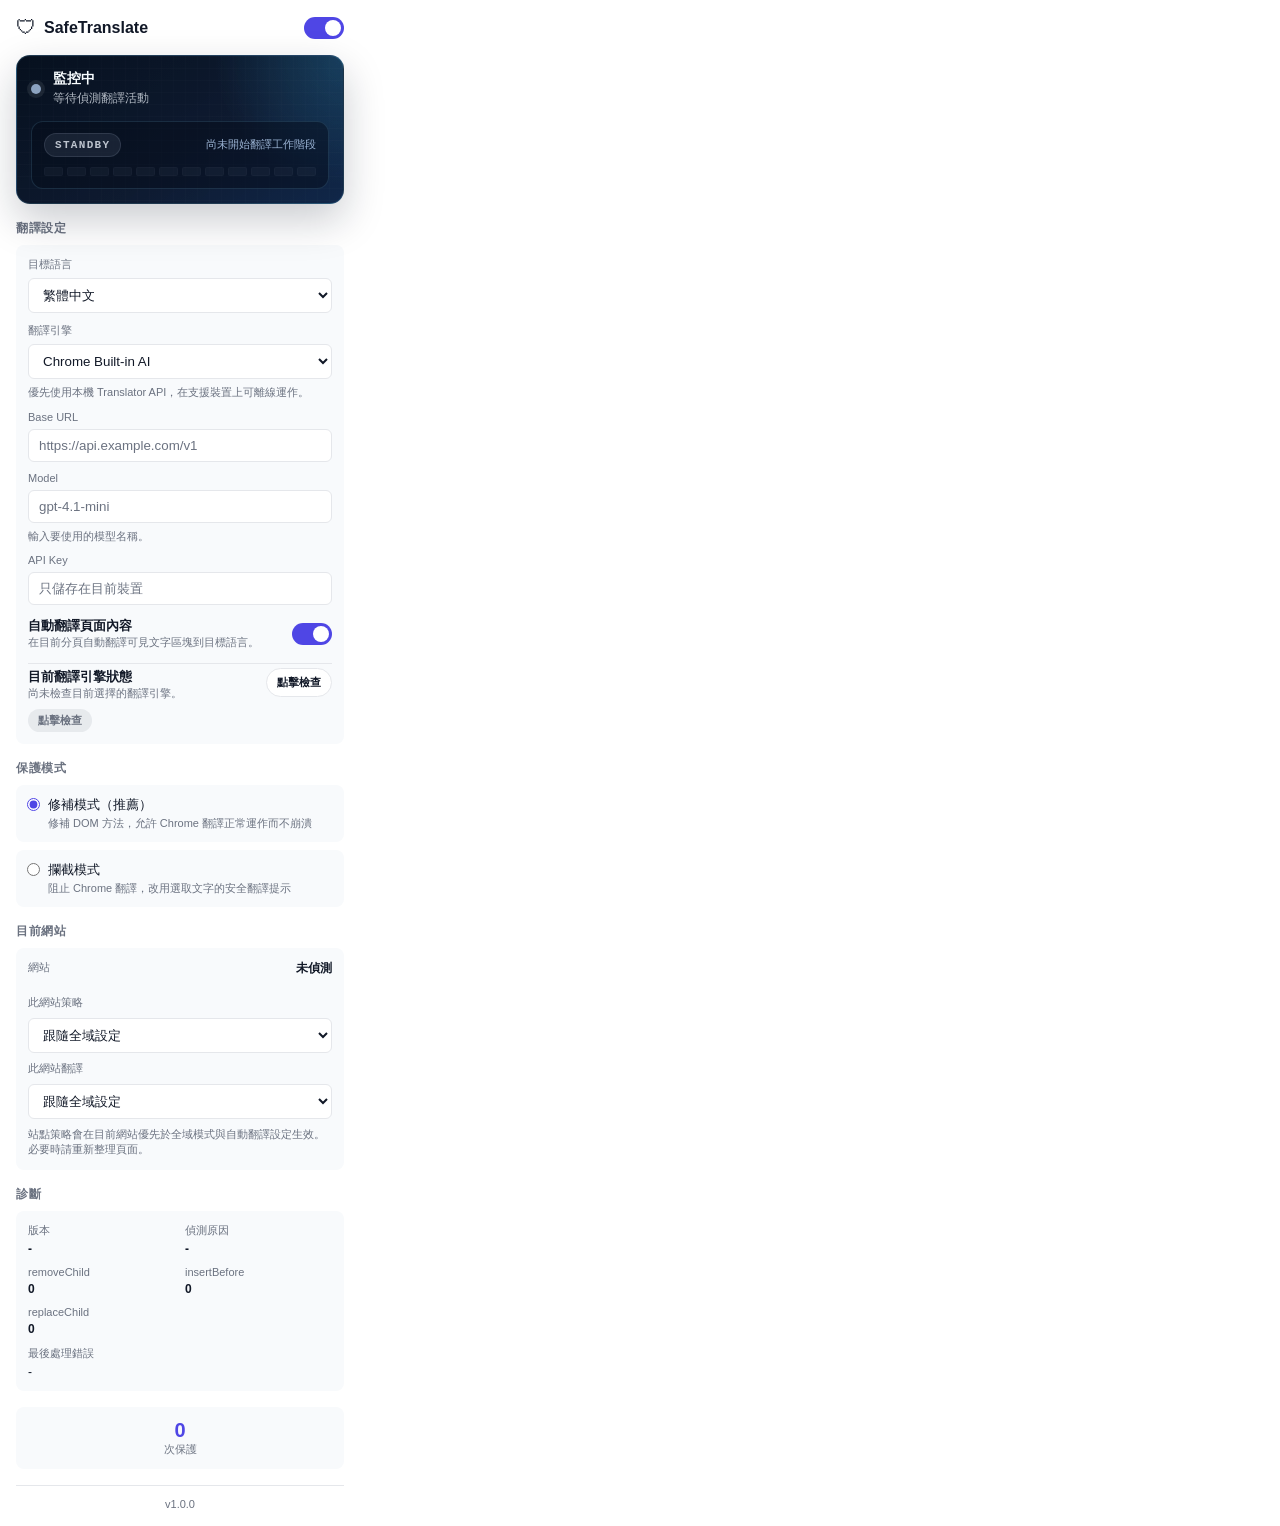
==== src/popup/popup.html @ 240dc587 "feat: 增加翻譯活動狀態管理，優化狀態顯示與加載動畫" ====
<!DOCTYPE html>
<html lang="zh-TW">
<head>
  <meta charset="UTF-8">
  <meta name="viewport" content="width=360, initial-scale=1">
  <link rel="stylesheet" href="popup.css">
</head>
<body>
  <div class="container">
    <!-- Header -->
    <header class="header">
      <div class="logo">
        <span class="logo-icon">🛡</span>
        <h1>SafeTranslate</h1>
      </div>
      <label class="toggle" aria-label="啟用/停用">
        <input type="checkbox" id="globalToggle" checked>
        <span class="toggle-slider"></span>
      </label>
    </header>

    <!-- Status -->
    <div class="status-card" id="statusCard">
      <div class="status-overview">
        <div class="status-indicator idle" id="statusIndicator"></div>
        <div class="status-text">
          <span id="statusLabel">監控中</span>
          <span class="status-detail" id="statusDetail">等待偵測翻譯活動</span>
        </div>
      </div>
      <div class="status-live-panel">
        <div class="activity-head">
          <span class="activity-chip idle" id="activityChip">STANDBY</span>
          <span class="activity-meta" id="activityMeta">尚未開始翻譯工作階段</span>
        </div>
        <div class="activity-grid" aria-hidden="true">
          <span style="--cell-index:0"></span>
          <span style="--cell-index:1"></span>
          <span style="--cell-index:2"></span>
          <span style="--cell-index:3"></span>
          <span style="--cell-index:4"></span>
          <span style="--cell-index:5"></span>
          <span style="--cell-index:6"></span>
          <span style="--cell-index:7"></span>
          <span style="--cell-index:8"></span>
          <span style="--cell-index:9"></span>
          <span style="--cell-index:10"></span>
          <span style="--cell-index:11"></span>
        </div>
      </div>
    </div>

    <section class="section">
      <h2>翻譯設定</h2>
      <div class="panel settings-panel">
        <div class="field-grid">
          <div class="field-group field-span-2">
            <label class="field-label" for="targetLanguageSelect">目標語言</label>
            <select id="targetLanguageSelect" class="select-field">
              <option value="zh-TW">繁體中文</option>
              <option value="en">English</option>
              <option value="ja">日本語</option>
              <option value="ko">한국어</option>
              <option value="fr">Français</option>
              <option value="de">Deutsch</option>
              <option value="es">Español</option>
              <option value="pt">Português</option>
              <option value="ru">Русский</option>
              <option value="it">Italiano</option>
              <option value="th">ไทย</option>
              <option value="vi">Tiếng Việt</option>
            </select>
          </div>
          <div class="field-group field-span-2">
            <label class="field-label" for="providerSelect">翻譯引擎</label>
            <select id="providerSelect" class="select-field">
              <option value="builtIn">Chrome Built-in AI</option>
              <option value="googleTranslate">Google Translate</option>
              <option value="openRouter">OpenRouter</option>
              <option value="openaiCompatible">OpenAI Compatible API</option>
              <option value="ollama">Ollama</option>
            </select>
            <p class="field-hint" id="providerHint">優先使用本機 Translator API，在支援裝置上可離線運作。</p>
          </div>
          <div class="field-group field-span-2 provider-field" id="providerBaseGroup">
            <label class="field-label" for="providerBaseUrlInput">Base URL</label>
            <input id="providerBaseUrlInput" class="text-field" type="url" placeholder="https://api.example.com/v1">
          </div>
          <div class="field-group field-span-2 provider-field" id="providerModelGroup">
            <label class="field-label" for="providerModelInput">Model</label>
            <input id="providerModelInput" class="text-field" type="text" placeholder="gpt-4.1-mini">
            <select id="providerModelSelect" class="select-field" hidden>
              <option value="">載入模型清單中...</option>
            </select>
            <p class="field-hint" id="providerModelHint">輸入要使用的模型名稱。</p>
          </div>
          <div class="field-group field-span-2 provider-field" id="providerApiKeyGroup">
            <label class="field-label" for="providerApiKeyInput">API Key</label>
            <input id="providerApiKeyInput" class="text-field" type="password" placeholder="只儲存在目前裝置">
          </div>
        </div>
        <div class="switch-row">
          <div>
            <span class="switch-label">自動翻譯頁面內容</span>
            <p class="field-hint">在目前分頁自動翻譯可見文字區塊到目標語言。</p>
          </div>
          <label class="toggle toggle-compact" aria-label="自動翻譯頁面內容">
            <input type="checkbox" id="autoTranslateToggle" checked>
            <span class="toggle-slider"></span>
          </label>
        </div>
        <div class="provider-status" id="builtInStatusCard">
          <div class="provider-status-head">
            <div>
              <span class="switch-label" id="providerStatusTitle">目前翻譯引擎狀態</span>
              <p class="field-hint" id="builtInStatusDetail">尚未檢查目前選擇的翻譯引擎。</p>
            </div>
            <button type="button" class="secondary-button" id="builtInCheckButton">點擊檢查</button>
          </div>
          <div class="status-pill idle" id="builtInStatusLabel">點擊檢查</div>
        </div>
      </div>
    </section>

    <!-- Protection Mode -->
    <section class="section">
      <h2>保護模式</h2>
      <div class="radio-group">
        <label class="radio-option">
          <input type="radio" name="mode" value="patchOnly" checked>
          <div class="radio-content">
            <span class="radio-label">修補模式（推薦）</span>
            <span class="radio-desc">修補 DOM 方法，允許 Chrome 翻譯正常運作而不崩潰</span>
          </div>
        </label>
        <label class="radio-option">
          <input type="radio" name="mode" value="blockAndTooltip">
          <div class="radio-content">
            <span class="radio-label">攔截模式</span>
            <span class="radio-desc">阻止 Chrome 翻譯，改用選取文字的安全翻譯提示</span>
          </div>
        </label>
      </div>
    </section>

    <section class="section">
      <h2>目前網站</h2>
      <div class="panel site-panel">
        <div class="row-text">
          <span class="panel-label">網站</span>
          <span class="panel-value" id="siteHost">未偵測</span>
        </div>
        <label class="field-label" for="siteModeSelect">此網站策略</label>
        <select id="siteModeSelect" class="select-field">
          <option value="inherit">跟隨全域設定</option>
          <option value="patchOnly">強制修補模式</option>
          <option value="blockAndTooltip">強制攔截模式</option>
        </select>
        <label class="field-label" for="siteTranslationSelect">此網站翻譯</label>
        <select id="siteTranslationSelect" class="select-field">
          <option value="inherit">跟隨全域設定</option>
          <option value="always">總是翻譯此網站</option>
          <option value="never">絕不翻譯此網站</option>
        </select>
        <p class="field-hint">站點策略會在目前網站優先於全域模式與自動翻譯設定生效。必要時請重新整理頁面。</p>
      </div>
    </section>

    <section class="section">
      <h2>診斷</h2>
      <div class="panel diagnostics-grid">
        <div class="diag-item">
          <span class="diag-label">版本</span>
          <span class="diag-value" id="diagVersion">-</span>
        </div>
        <div class="diag-item">
          <span class="diag-label">偵測原因</span>
          <span class="diag-value" id="diagReason">-</span>
        </div>
        <div class="diag-item">
          <span class="diag-label">removeChild</span>
          <span class="diag-value" id="diagRemove">0</span>
        </div>
        <div class="diag-item">
          <span class="diag-label">insertBefore</span>
          <span class="diag-value" id="diagInsert">0</span>
        </div>
        <div class="diag-item">
          <span class="diag-label">replaceChild</span>
          <span class="diag-value" id="diagReplace">0</span>
        </div>
        <div class="diag-item diag-item-full">
          <span class="diag-label">最後處理錯誤</span>
          <span class="diag-value diag-value-wrap" id="diagLastError">-</span>
        </div>
      </div>
    </section>

    <!-- Stats -->
    <div class="section stats">
      <div class="stat">
        <span class="stat-value" id="protectionCount">0</span>
        <span class="stat-label">次保護</span>
      </div>
    </div>

    <!-- Footer -->
    <footer class="footer">
      <span id="footerVersion">v1.0.0</span>
    </footer>
  </div>

  <script src="../lib/constants.js"></script>
  <script src="../lib/site-config.js"></script>
  <script src="popup.js"></script>
</body>
</html>
---- src/popup/popup.css ----
/* ──────────────────────────────────────────────
   SafeTranslate — Popup Styles
   ────────────────────────────────────────────── */

:root {
  --primary: #4F46E5;
  --primary-light: #818CF8;
  --success: #10B981;
  --warning: #F59E0B;
  --danger: #EF4444;
  --bg: #FFFFFF;
  --bg-alt: #F8FAFC;
  --text: #111827;
  --text-muted: #6B7280;
  --border: #E5E7EB;
  --radius: 8px;
}

@media (prefers-color-scheme: dark) {
  :root {
    --bg: #111827;
    --bg-alt: #1F2937;
    --text: #F9FAFB;
    --text-muted: #9CA3AF;
    --border: #374151;
  }
}

* {
  margin: 0;
  padding: 0;
  box-sizing: border-box;
}

html,
body {
  width: 360px;
  min-width: 360px;
  max-width: 360px;
}

body {
  max-height: 600px;
  overflow-x: hidden;
  overflow-y: auto;
  font-family: "Segoe UI", "Noto Sans TC", sans-serif;
  background: var(--bg);
  color: var(--text);
}

.container {
  width: 100%;
  padding: 16px;
}

.header {
  display: flex;
  align-items: center;
  justify-content: space-between;
  margin-bottom: 16px;
}

.logo {
  display: flex;
  align-items: center;
  gap: 8px;
  min-width: 0;
}

.logo-icon {
  font-size: 20px;
}

.logo h1 {
  font-size: 16px;
  font-weight: 700;
}

.toggle {
  position: relative;
  display: inline-block;
  width: 40px;
  height: 22px;
  cursor: pointer;
  flex-shrink: 0;
}

.toggle input {
  opacity: 0;
  width: 0;
  height: 0;
}

.toggle-slider {
  position: absolute;
  inset: 0;
  background: var(--border);
  border-radius: 22px;
  transition: background 0.25s;
}

.toggle-slider::before {
  content: '';
  position: absolute;
  width: 16px;
  height: 16px;
  left: 3px;
  bottom: 3px;
  background: #fff;
  border-radius: 50%;
  transition: transform 0.25s;
}

.toggle input:checked + .toggle-slider {
  background: var(--primary);
}

.toggle input:checked + .toggle-slider::before {
  transform: translateX(18px);
}

.status-card {
  display: flex;
  flex-direction: column;
  gap: 14px;
  padding: 14px;
  margin-bottom: 16px;
  color: #E6F7FF;
  border-radius: 14px;
  border: 1px solid rgba(125, 211, 252, 0.18);
  background:
    radial-gradient(circle at top right, rgba(56, 189, 248, 0.22), transparent 36%),
    linear-gradient(145deg, #07111F 0%, #0F1B31 58%, #11284A 100%);
  box-shadow: 0 16px 40px rgba(15, 23, 42, 0.22);
  overflow: hidden;
  position: relative;
}

.status-card::after {
  content: '';
  position: absolute;
  inset: 0;
  background:
    linear-gradient(rgba(255, 255, 255, 0.05) 1px, transparent 1px),
    linear-gradient(90deg, rgba(255, 255, 255, 0.04) 1px, transparent 1px);
  background-size: 12px 12px;
  opacity: 0.26;
  pointer-events: none;
}

.status-overview {
  display: flex;
  align-items: center;
  gap: 12px;
  min-width: 0;
  position: relative;
  z-index: 1;
}

.status-live-panel {
  display: flex;
  flex-direction: column;
  gap: 10px;
  padding: 11px 12px 12px;
  border-radius: 12px;
  background: rgba(5, 12, 24, 0.46);
  border: 1px solid rgba(125, 211, 252, 0.14);
  min-width: 0;
  position: relative;
  z-index: 1;
}

.status-indicator {
  width: 10px;
  height: 10px;
  border-radius: 50%;
  flex-shrink: 0;
  box-shadow: 0 0 0 4px rgba(255, 255, 255, 0.08);
}

.status-indicator.idle {
  background: rgba(191, 219, 254, 0.72);
}

.status-indicator.ready {
  background: #38BDF8;
}

.status-indicator.active {
  background: #FACC15;
  animation: pulse 1.4s infinite;
}

.status-indicator.protecting {
  background: #34D399;
  animation: pulse 1.8s infinite;
}

.status-indicator.error {
  background: #F87171;
}

@keyframes pulse {
  0%,
  100% {
    opacity: 1;
  }
  50% {
    opacity: 0.4;
  }
}

.status-text {
  display: flex;
  flex-direction: column;
  min-width: 0;
}

#statusLabel {
  font-size: 14px;
  font-weight: 700;
  color: #F8FDFF;
}

.status-detail {
  margin-top: 2px;
  font-size: 12px;
  line-height: 1.45;
  color: rgba(226, 232, 240, 0.78);
}

.activity-head {
  display: flex;
  align-items: center;
  justify-content: space-between;
  gap: 12px;
}

.activity-chip {
  display: inline-flex;
  align-items: center;
  flex-shrink: 0;
  border-radius: 999px;
  padding: 5px 10px;
  font: 700 11px/1.1 Consolas, "SFMono-Regular", "Segoe UI Mono", monospace;
  letter-spacing: 0.12em;
  text-transform: uppercase;
  border: 1px solid transparent;
}

.activity-chip.idle {
  background: rgba(148, 163, 184, 0.12);
  color: rgba(226, 232, 240, 0.82);
  border-color: rgba(148, 163, 184, 0.18);
}

.activity-chip.busy {
  background: rgba(250, 204, 21, 0.14);
  color: #FDE68A;
  border-color: rgba(250, 204, 21, 0.3);
}

.activity-chip.cooldown {
  background: rgba(52, 211, 153, 0.14);
  color: #A7F3D0;
  border-color: rgba(52, 211, 153, 0.26);
}

.activity-meta {
  min-width: 0;
  font: 500 11px/1.4 Consolas, "SFMono-Regular", "Segoe UI Mono", monospace;
  color: rgba(191, 219, 254, 0.8);
  text-align: right;
  word-break: break-word;
}

.activity-grid {
  display: grid;
  grid-template-columns: repeat(12, minmax(0, 1fr));
  gap: 4px;
}

.activity-grid span {
  height: 9px;
  border-radius: 2px;
  background: rgba(148, 163, 184, 0.14);
  box-shadow: inset 0 0 0 1px rgba(148, 163, 184, 0.08);
  opacity: 0.45;
}

.status-card.is-busy .activity-grid span {
  animation: signalStep 1s steps(1) infinite;
  animation-delay: calc(var(--cell-index) * 80ms);
}

.status-card.is-cooldown .activity-grid span {
  background: linear-gradient(90deg, rgba(52, 211, 153, 0.5), rgba(186, 230, 253, 0.3));
  opacity: 0.82;
}

.status-card.is-idle .activity-grid span {
  background: rgba(148, 163, 184, 0.12);
}

@keyframes signalStep {
  0% {
    opacity: 0.16;
    transform: translateY(0);
    background: rgba(125, 211, 252, 0.2);
  }
  50% {
    opacity: 1;
    transform: translateY(-1px);
    background: linear-gradient(180deg, #ECFEFF 0%, #38BDF8 100%);
  }
  100% {
    opacity: 0.22;
    transform: translateY(0);
    background: rgba(125, 211, 252, 0.2);
  }
}

.section {
  margin-bottom: 16px;
}

.section h2 {
  margin-bottom: 8px;
  font-size: 12px;
  font-weight: 600;
  color: var(--text-muted);
  text-transform: uppercase;
  letter-spacing: 0.5px;
}

.panel {
  padding: 12px;
  background: var(--bg-alt);
  border-radius: var(--radius);
}

.row-text {
  display: flex;
  justify-content: space-between;
  gap: 12px;
  margin-bottom: 10px;
}

.panel-label,
.field-label,
.diag-label {
  font-size: 11px;
  color: var(--text-muted);
}

.panel-value,
.diag-value {
  font-size: 12px;
  font-weight: 600;
}

.site-panel {
  display: flex;
  flex-direction: column;
  gap: 8px;
}

.settings-panel {
  display: flex;
  flex-direction: column;
  gap: 12px;
}

.field-grid {
  display: grid;
  grid-template-columns: repeat(2, minmax(0, 1fr));
  gap: 10px;
}

.field-group {
  display: flex;
  flex-direction: column;
  gap: 6px;
  min-width: 0;
}

.field-span-2 {
  grid-column: 1 / -1;
}

.select-field,
.text-field {
  width: 100%;
  min-width: 0;
  padding: 8px 10px;
  border: 1px solid var(--border);
  border-radius: 6px;
  background: var(--bg);
  color: var(--text);
}

.text-field::placeholder {
  color: var(--text-muted);
}

.field-hint {
  font-size: 11px;
  color: var(--text-muted);
  line-height: 1.4;
}

.switch-row {
  display: flex;
  align-items: center;
  justify-content: space-between;
  gap: 12px;
}

.provider-status {
  display: flex;
  flex-direction: column;
  gap: 8px;
  padding-top: 4px;
  border-top: 1px solid var(--border);
}

.provider-status-head {
  display: flex;
  align-items: flex-start;
  justify-content: space-between;
  gap: 12px;
}

.secondary-button {
  border: 1px solid var(--border);
  background: var(--bg);
  color: var(--text);
  border-radius: 999px;
  padding: 6px 10px;
  font-size: 11px;
  font-weight: 600;
  cursor: pointer;
  white-space: nowrap;
}

.secondary-button:disabled {
  opacity: 0.6;
  cursor: default;
}

.status-pill {
  align-self: flex-start;
  border-radius: 999px;
  padding: 4px 10px;
  font-size: 11px;
  font-weight: 700;
}

.status-pill.idle {
  background: rgba(107, 114, 128, 0.12);
  color: var(--text-muted);
}

.status-pill.available {
  background: rgba(16, 185, 129, 0.14);
  color: var(--success);
}

.status-pill.warning {
  background: rgba(245, 158, 11, 0.14);
  color: var(--warning);
}

.status-pill.error {
  background: rgba(239, 68, 68, 0.14);
  color: var(--danger);
}

.switch-label {
  display: block;
  font-size: 13px;
  font-weight: 600;
}

.toggle-compact {
  flex-shrink: 0;
}

.provider-field[hidden],
.select-field[hidden],
.text-field[hidden] {
  display: none;
}

.diagnostics-grid {
  display: grid;
  grid-template-columns: repeat(2, minmax(0, 1fr));
  gap: 10px;
}

.diag-item {
  display: flex;
  flex-direction: column;
  gap: 4px;
  min-width: 0;
}

.diag-item-full {
  grid-column: 1 / -1;
}

.diag-value-wrap {
  word-break: break-word;
  font-weight: 500;
}

.radio-group {
  display: flex;
  flex-direction: column;
  gap: 8px;
}

.radio-option {
  display: flex;
  align-items: flex-start;
  gap: 8px;
  padding: 10px;
  background: var(--bg-alt);
  border-radius: var(--radius);
  cursor: pointer;
  border: 1px solid transparent;
  transition: border-color 0.2s;
}

.radio-option:hover {
  border-color: var(--primary-light);
}

.radio-option input[type="radio"] {
  margin-top: 2px;
  accent-color: var(--primary);
}

.radio-content {
  display: flex;
  flex-direction: column;
}

.radio-label {
  font-size: 13px;
  font-weight: 500;
}

.radio-desc {
  margin-top: 2px;
  font-size: 11px;
  color: var(--text-muted);
}

.stats {
  display: flex;
  justify-content: center;
  padding: 12px;
  background: var(--bg-alt);
  border-radius: var(--radius);
}

.stat {
  display: flex;
  flex-direction: column;
  align-items: center;
}

.stat-value {
  font-size: 20px;
  font-weight: 700;
  color: var(--primary);
}

.stat-label {
  font-size: 11px;
  color: var(--text-muted);
}

.footer {
  display: flex;
  justify-content: center;
  padding-top: 12px;
  margin-top: 4px;
  border-top: 1px solid var(--border);
  font-size: 11px;
  color: var(--text-muted);
}
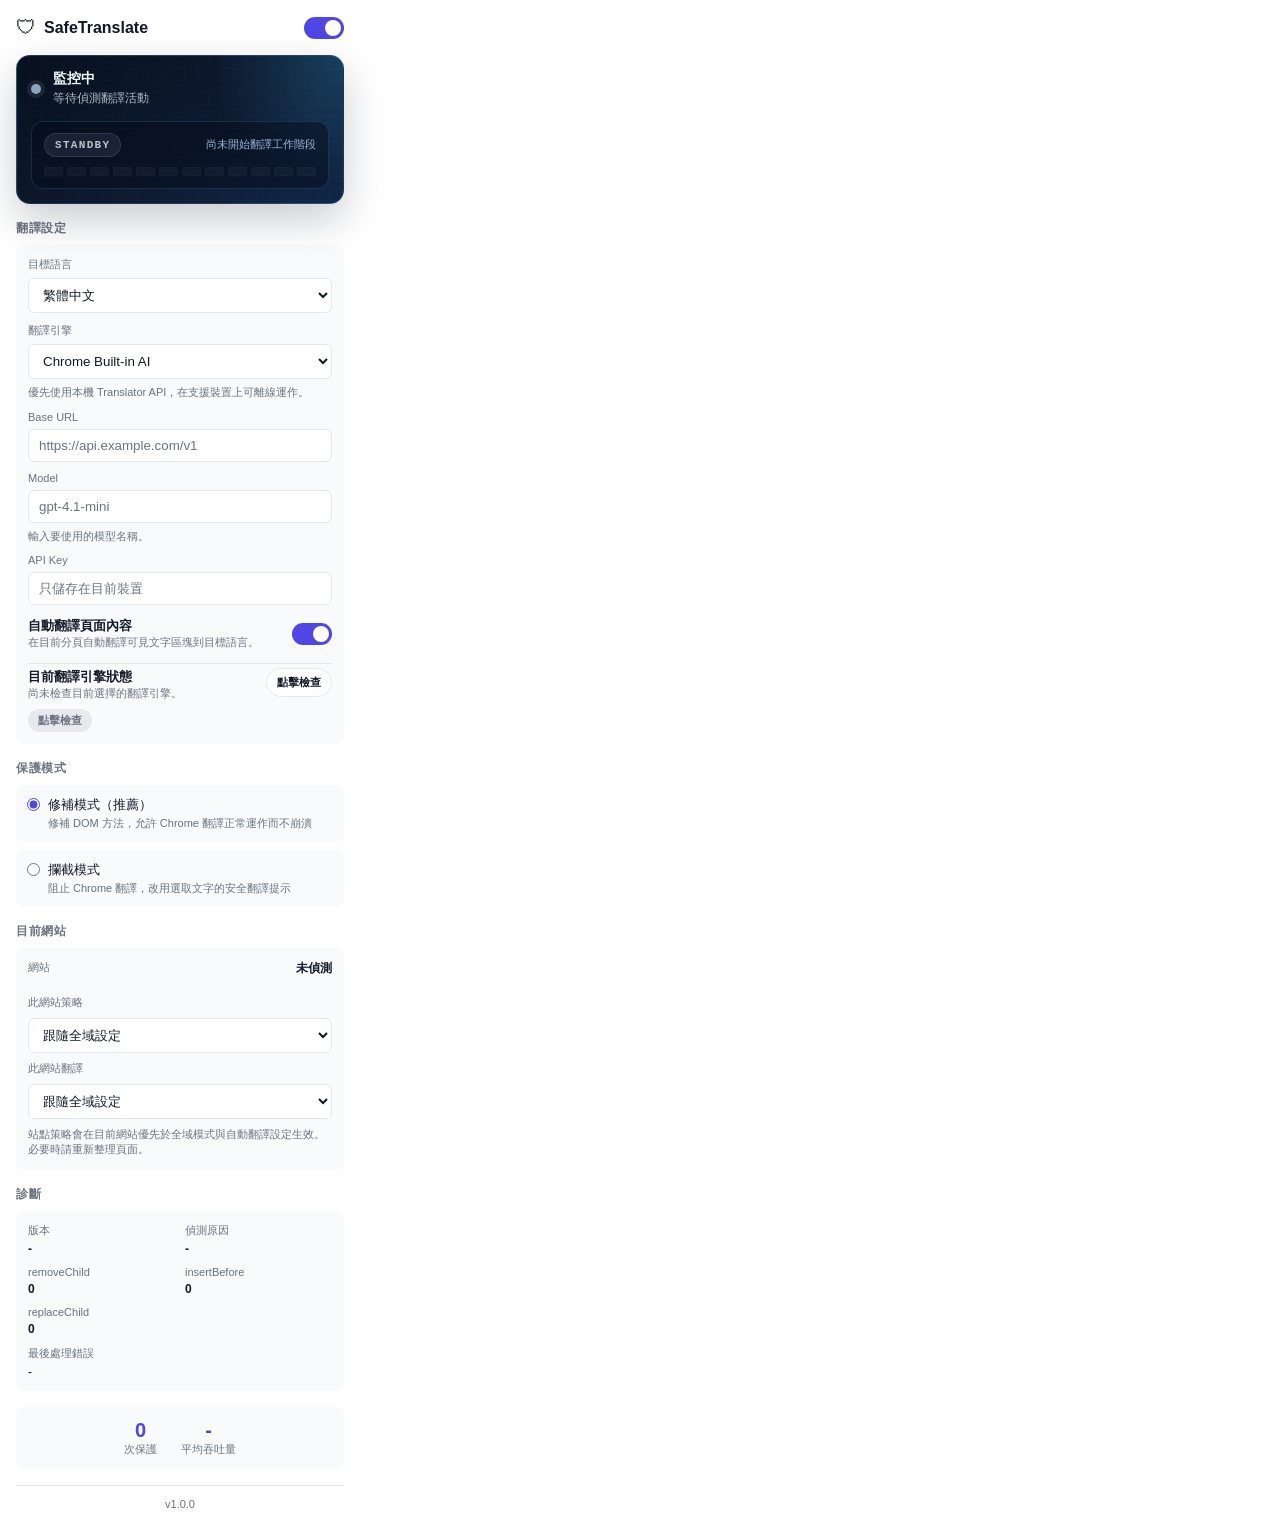
==== commit e7f332b4: "feat: 新增翻譯度量管理，顯示平均吞吐量與翻譯統計" ====
--- a/src/popup/popup.html
+++ b/src/popup/popup.html
@@ -202,6 +202,10 @@
         <span class="stat-value" id="protectionCount">0</span>
         <span class="stat-label">次保護</span>
       </div>
+      <div class="stat">
+        <span class="stat-value" id="throughputValue">-</span>
+        <span class="stat-label">平均吞吐量</span>
+      </div>
     </div>
 
     <!-- Footer -->
--- a/src/popup/popup.css
+++ b/src/popup/popup.css
@@ -560,6 +560,7 @@
 .stats {
   display: flex;
   justify-content: center;
+  gap: 24px;
   padding: 12px;
   background: var(--bg-alt);
   border-radius: var(--radius);
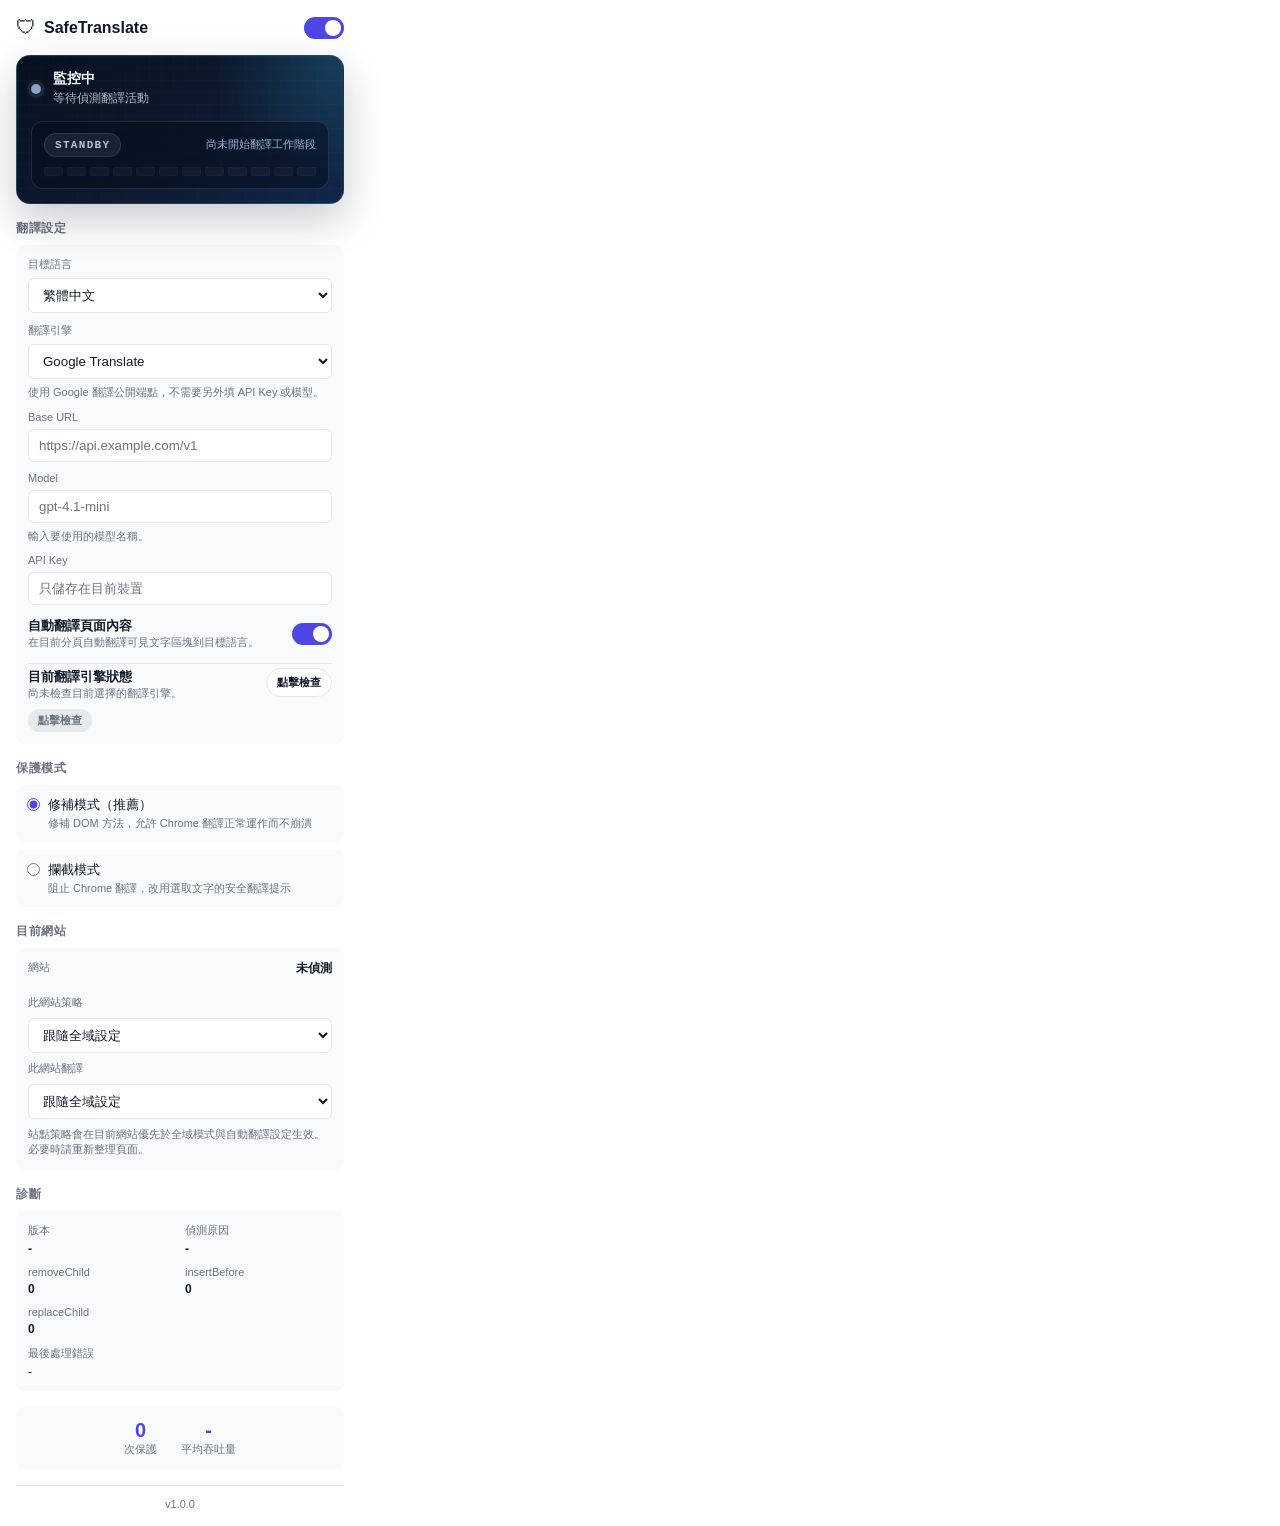
==== commit b62ab449: "feat: 移除 Chrome 內建 AI 支援，更新翻譯引擎選項與描述" ====
--- a/src/popup/popup.html
+++ b/src/popup/popup.html
@@ -74,13 +74,12 @@
           <div class="field-group field-span-2">
             <label class="field-label" for="providerSelect">翻譯引擎</label>
             <select id="providerSelect" class="select-field">
-              <option value="builtIn">Chrome Built-in AI</option>
               <option value="googleTranslate">Google Translate</option>
               <option value="openRouter">OpenRouter</option>
               <option value="openaiCompatible">OpenAI Compatible API</option>
               <option value="ollama">Ollama</option>
             </select>
-            <p class="field-hint" id="providerHint">優先使用本機 Translator API，在支援裝置上可離線運作。</p>
+            <p class="field-hint" id="providerHint">使用 Google 翻譯公開端點，不需要另外填 API Key 或模型。</p>
           </div>
           <div class="field-group field-span-2 provider-field" id="providerBaseGroup">
             <label class="field-label" for="providerBaseUrlInput">Base URL</label>
@@ -109,15 +108,15 @@
             <span class="toggle-slider"></span>
           </label>
         </div>
-        <div class="provider-status" id="builtInStatusCard">
+        <div class="provider-status" id="providerStatusCard">
           <div class="provider-status-head">
             <div>
               <span class="switch-label" id="providerStatusTitle">目前翻譯引擎狀態</span>
-              <p class="field-hint" id="builtInStatusDetail">尚未檢查目前選擇的翻譯引擎。</p>
+              <p class="field-hint" id="providerStatusDetail">尚未檢查目前選擇的翻譯引擎。</p>
             </div>
-            <button type="button" class="secondary-button" id="builtInCheckButton">點擊檢查</button>
-          </div>
-          <div class="status-pill idle" id="builtInStatusLabel">點擊檢查</div>
+            <button type="button" class="secondary-button" id="providerCheckButton">點擊檢查</button>
+          </div>
+          <div class="status-pill idle" id="providerStatusLabel">點擊檢查</div>
         </div>
       </div>
     </section>
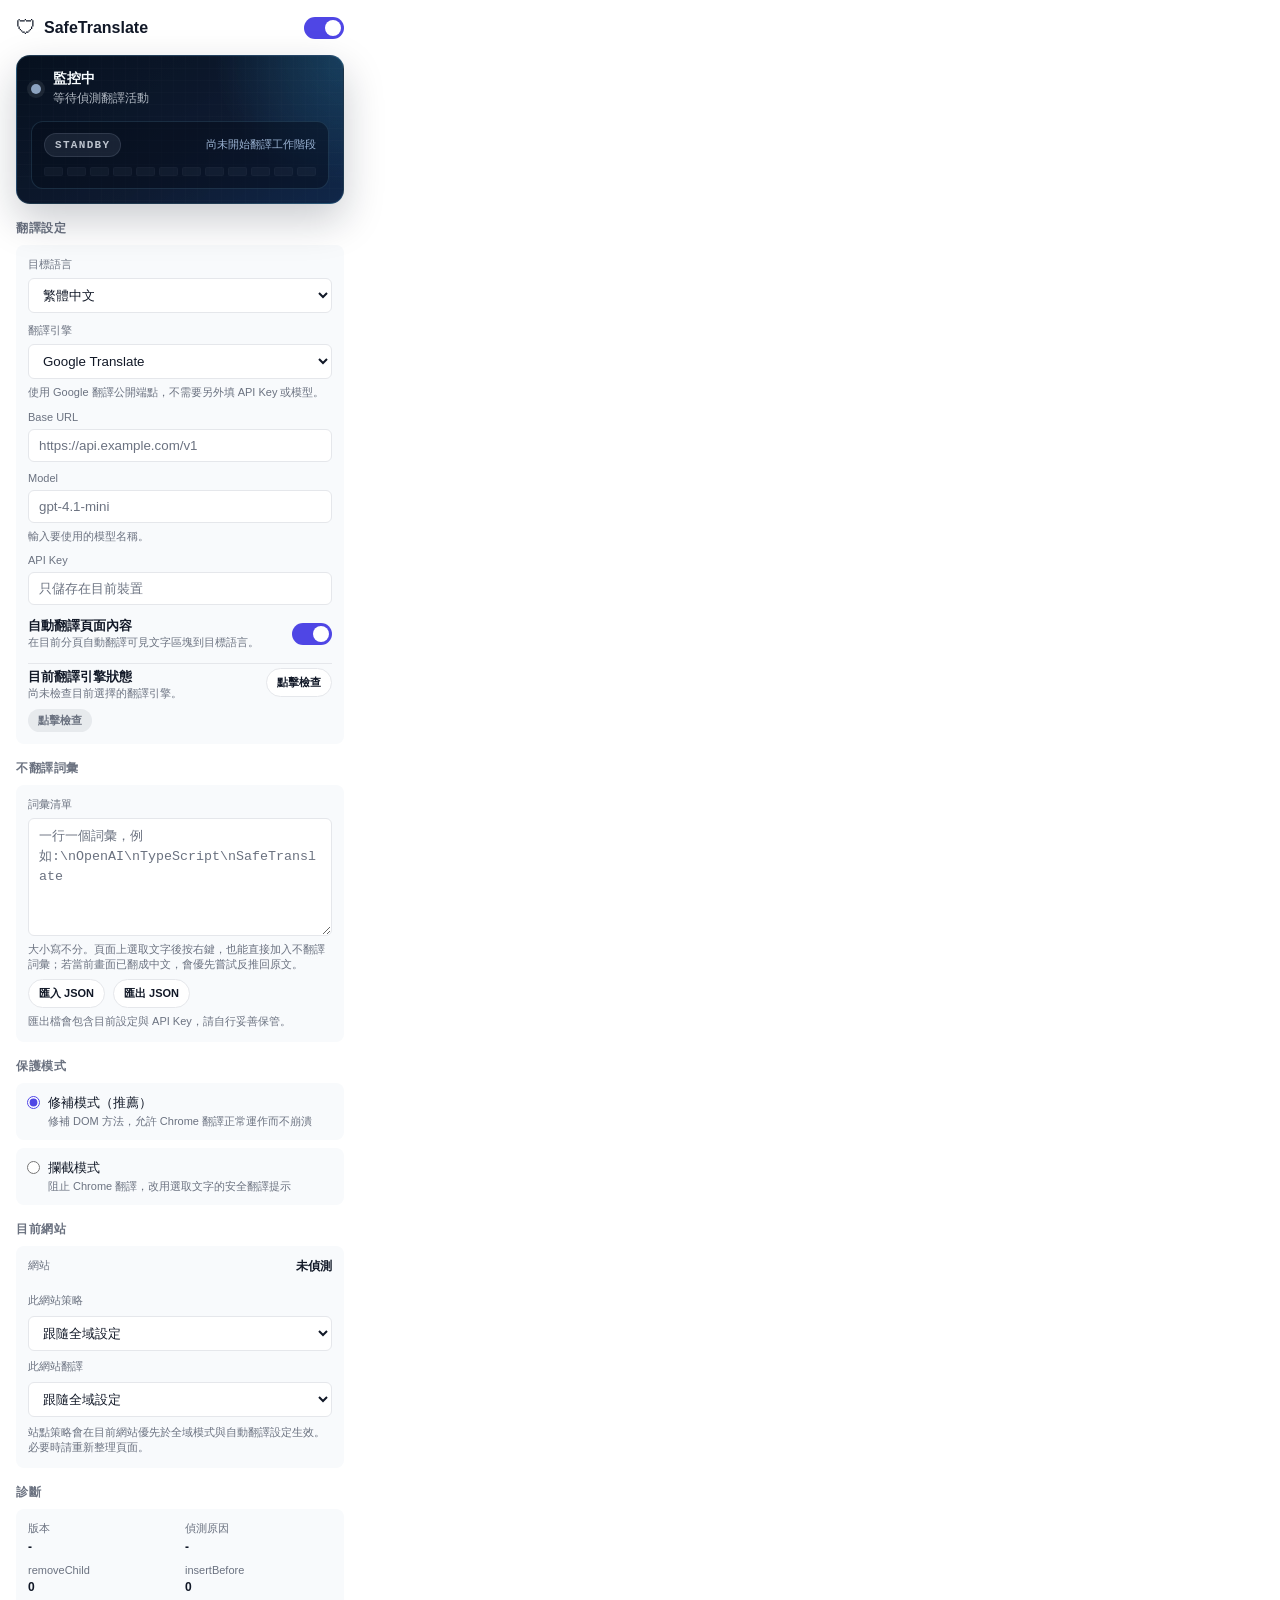
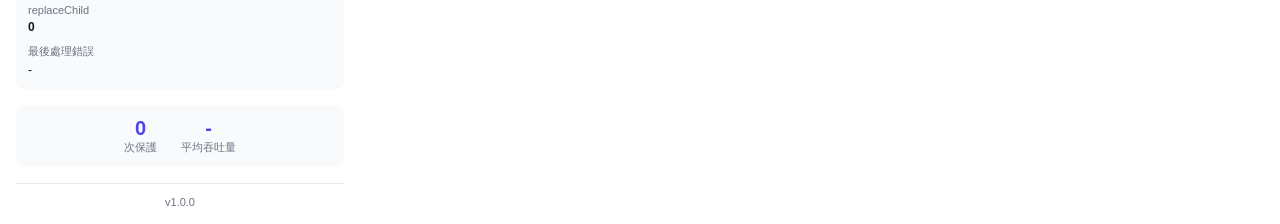
==== commit df6db3c9: "feat: add case-insensitive no-translate term list and JSON export/import functionality - Implemented" ====
--- a/src/popup/popup.html
+++ b/src/popup/popup.html
@@ -121,6 +121,28 @@
       </div>
     </section>
 
+    <section class="section">
+      <h2>不翻譯詞彙</h2>
+      <div class="panel settings-panel">
+        <div class="field-group field-span-2">
+          <label class="field-label" for="ignoreTermsInput">詞彙清單</label>
+          <textarea
+            id="ignoreTermsInput"
+            class="text-field textarea-field"
+            rows="5"
+            placeholder="一行一個詞彙，例如:\nOpenAI\nTypeScript\nSafeTranslate"
+          ></textarea>
+          <p class="field-hint">大小寫不分。頁面上選取文字後按右鍵，也能直接加入不翻譯詞彙；若當前畫面已翻成中文，會優先嘗試反推回原文。</p>
+          <div class="button-row">
+            <button type="button" class="secondary-button" id="importSettingsButton">匯入 JSON</button>
+            <button type="button" class="secondary-button" id="exportSettingsButton">匯出 JSON</button>
+          </div>
+          <p class="field-hint field-status" id="settingsJsonStatus">匯出檔會包含目前設定與 API Key，請自行妥善保管。</p>
+          <input id="settingsImportInput" type="file" accept="application/json,.json" hidden>
+        </div>
+      </div>
+    </section>
+
     <!-- Protection Mode -->
     <section class="section">
       <h2>保護模式</h2>
@@ -214,6 +236,7 @@
   </div>
 
   <script src="../lib/constants.js"></script>
+  <script src="../lib/ignore-terms.js"></script>
   <script src="../lib/site-config.js"></script>
   <script src="popup.js"></script>
 </body>
--- a/src/popup/popup.css
+++ b/src/popup/popup.css
@@ -403,10 +403,29 @@
   color: var(--text-muted);
 }
 
+.textarea-field {
+  min-height: 96px;
+  resize: vertical;
+  font-family: Consolas, "SFMono-Regular", "Segoe UI Mono", monospace;
+  line-height: 1.5;
+}
+
 .field-hint {
   font-size: 11px;
   color: var(--text-muted);
   line-height: 1.4;
+}
+
+.field-status {
+  min-height: 16px;
+}
+
+.field-status.error {
+  color: var(--danger);
+}
+
+.field-status.success {
+  color: var(--success);
 }
 
 .switch-row {
@@ -448,6 +467,12 @@
   cursor: default;
 }
 
+.button-row {
+  display: flex;
+  gap: 8px;
+  flex-wrap: wrap;
+}
+
 .status-pill {
   align-self: flex-start;
   border-radius: 999px;
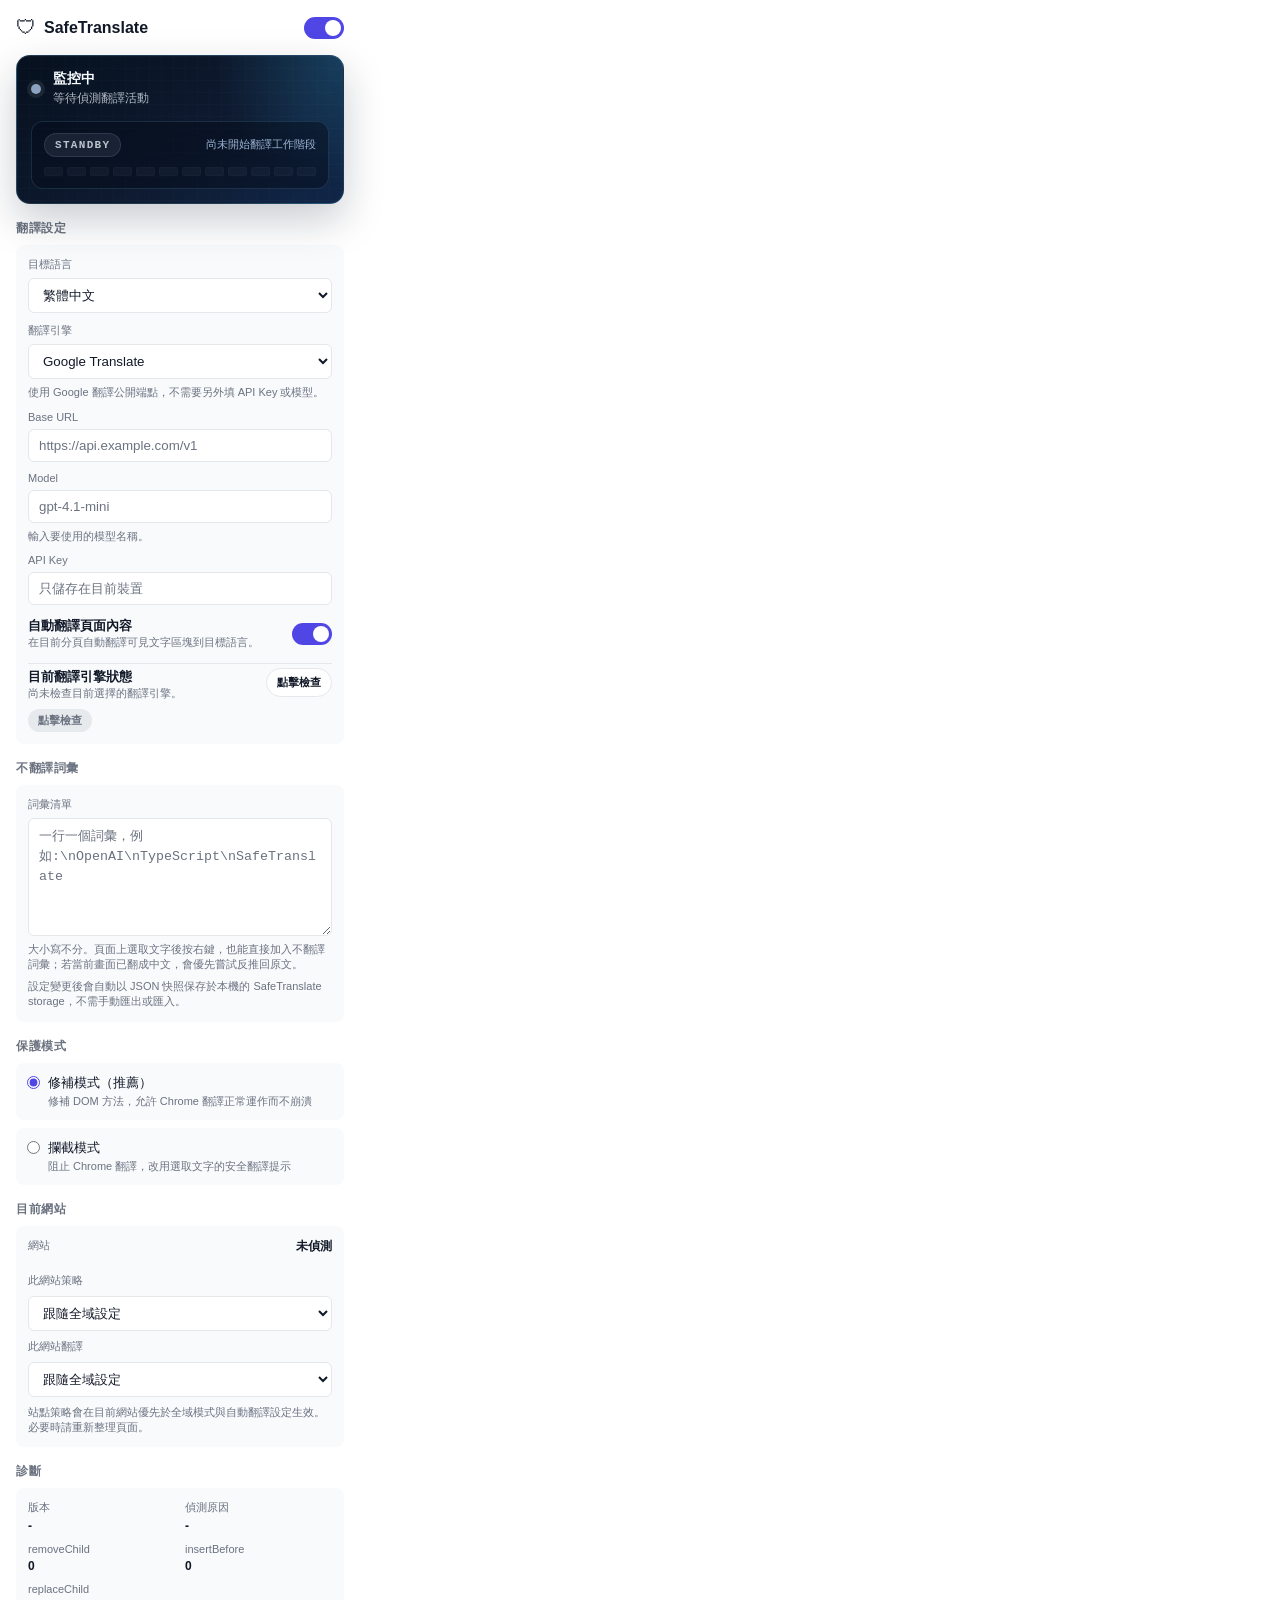
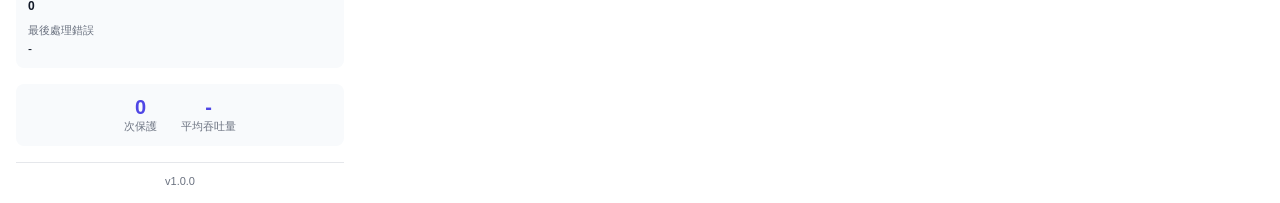
==== commit 5f23f388: "feat: 移除手動匯出/匯入 JSON 功能，改為自動保存設定為本機快照" ====
--- a/src/popup/popup.html
+++ b/src/popup/popup.html
@@ -133,12 +133,7 @@
             placeholder="一行一個詞彙，例如:\nOpenAI\nTypeScript\nSafeTranslate"
           ></textarea>
           <p class="field-hint">大小寫不分。頁面上選取文字後按右鍵，也能直接加入不翻譯詞彙；若當前畫面已翻成中文，會優先嘗試反推回原文。</p>
-          <div class="button-row">
-            <button type="button" class="secondary-button" id="importSettingsButton">匯入 JSON</button>
-            <button type="button" class="secondary-button" id="exportSettingsButton">匯出 JSON</button>
-          </div>
-          <p class="field-hint field-status" id="settingsJsonStatus">匯出檔會包含目前設定與 API Key，請自行妥善保管。</p>
-          <input id="settingsImportInput" type="file" accept="application/json,.json" hidden>
+          <p class="field-hint field-status" id="settingsJsonStatus">設定變更後會自動以 JSON 快照保存於本機的 SafeTranslate storage，不需手動匯出或匯入。</p>
         </div>
       </div>
     </section>
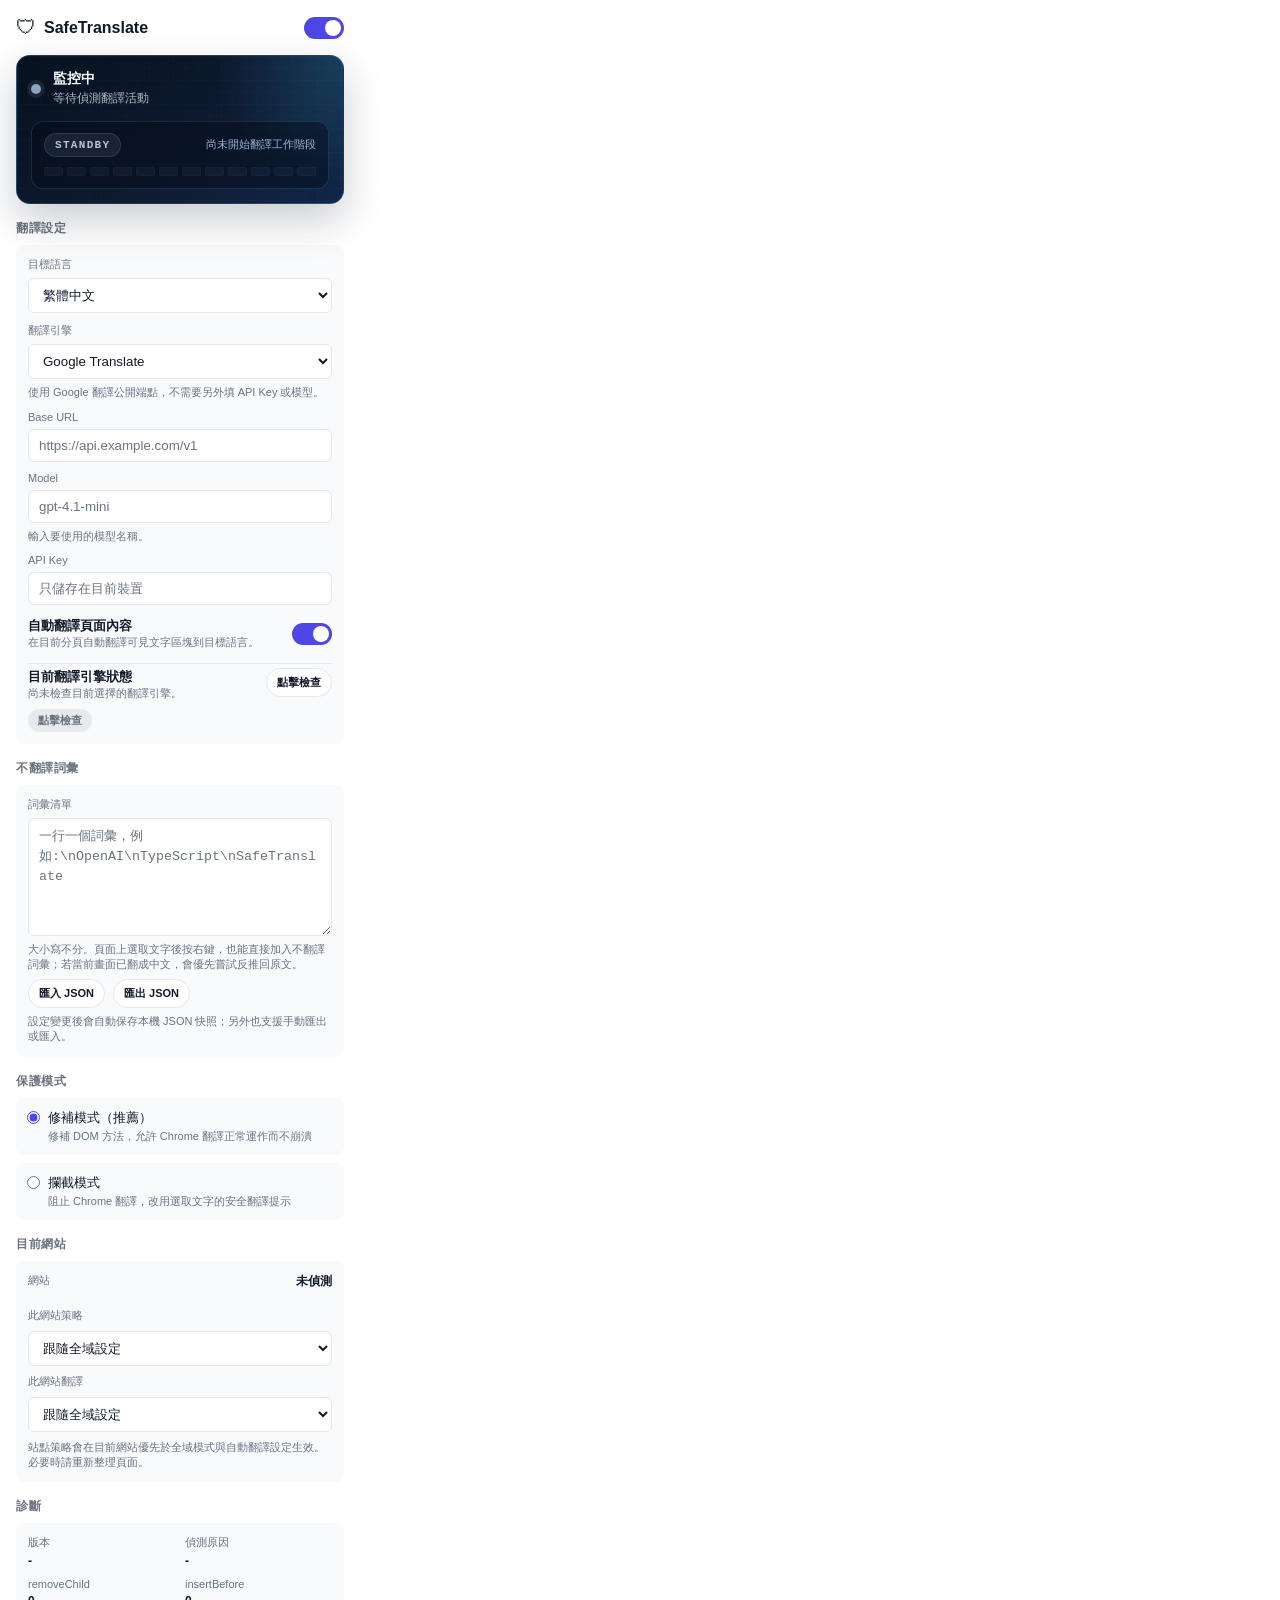
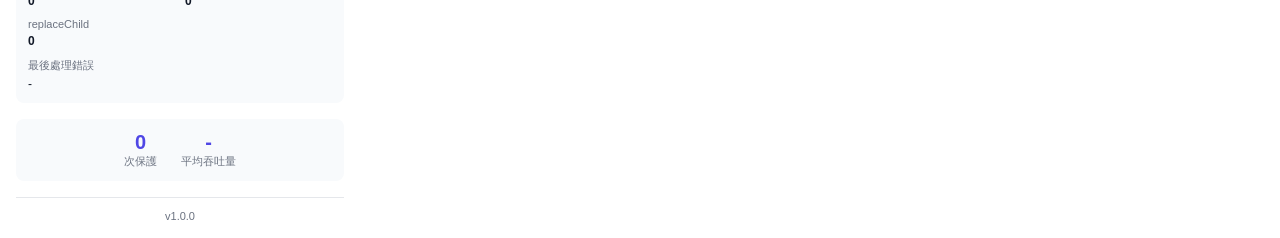
==== commit 77bf04fc: "feat: 增加手動匯出/匯入 JSON 設定功能，優化本機快照管理" ====
--- a/src/popup/popup.html
+++ b/src/popup/popup.html
@@ -133,7 +133,12 @@
             placeholder="一行一個詞彙，例如:\nOpenAI\nTypeScript\nSafeTranslate"
           ></textarea>
           <p class="field-hint">大小寫不分。頁面上選取文字後按右鍵，也能直接加入不翻譯詞彙；若當前畫面已翻成中文，會優先嘗試反推回原文。</p>
-          <p class="field-hint field-status" id="settingsJsonStatus">設定變更後會自動以 JSON 快照保存於本機的 SafeTranslate storage，不需手動匯出或匯入。</p>
+          <div class="button-row">
+            <button type="button" class="secondary-button" id="importSettingsButton">匯入 JSON</button>
+            <button type="button" class="secondary-button" id="exportSettingsButton">匯出 JSON</button>
+          </div>
+          <p class="field-hint field-status" id="settingsJsonStatus">設定變更後會自動保存本機 JSON 快照；另外也支援手動匯出或匯入。</p>
+          <input id="settingsImportInput" type="file" accept="application/json,.json" hidden>
         </div>
       </div>
     </section>
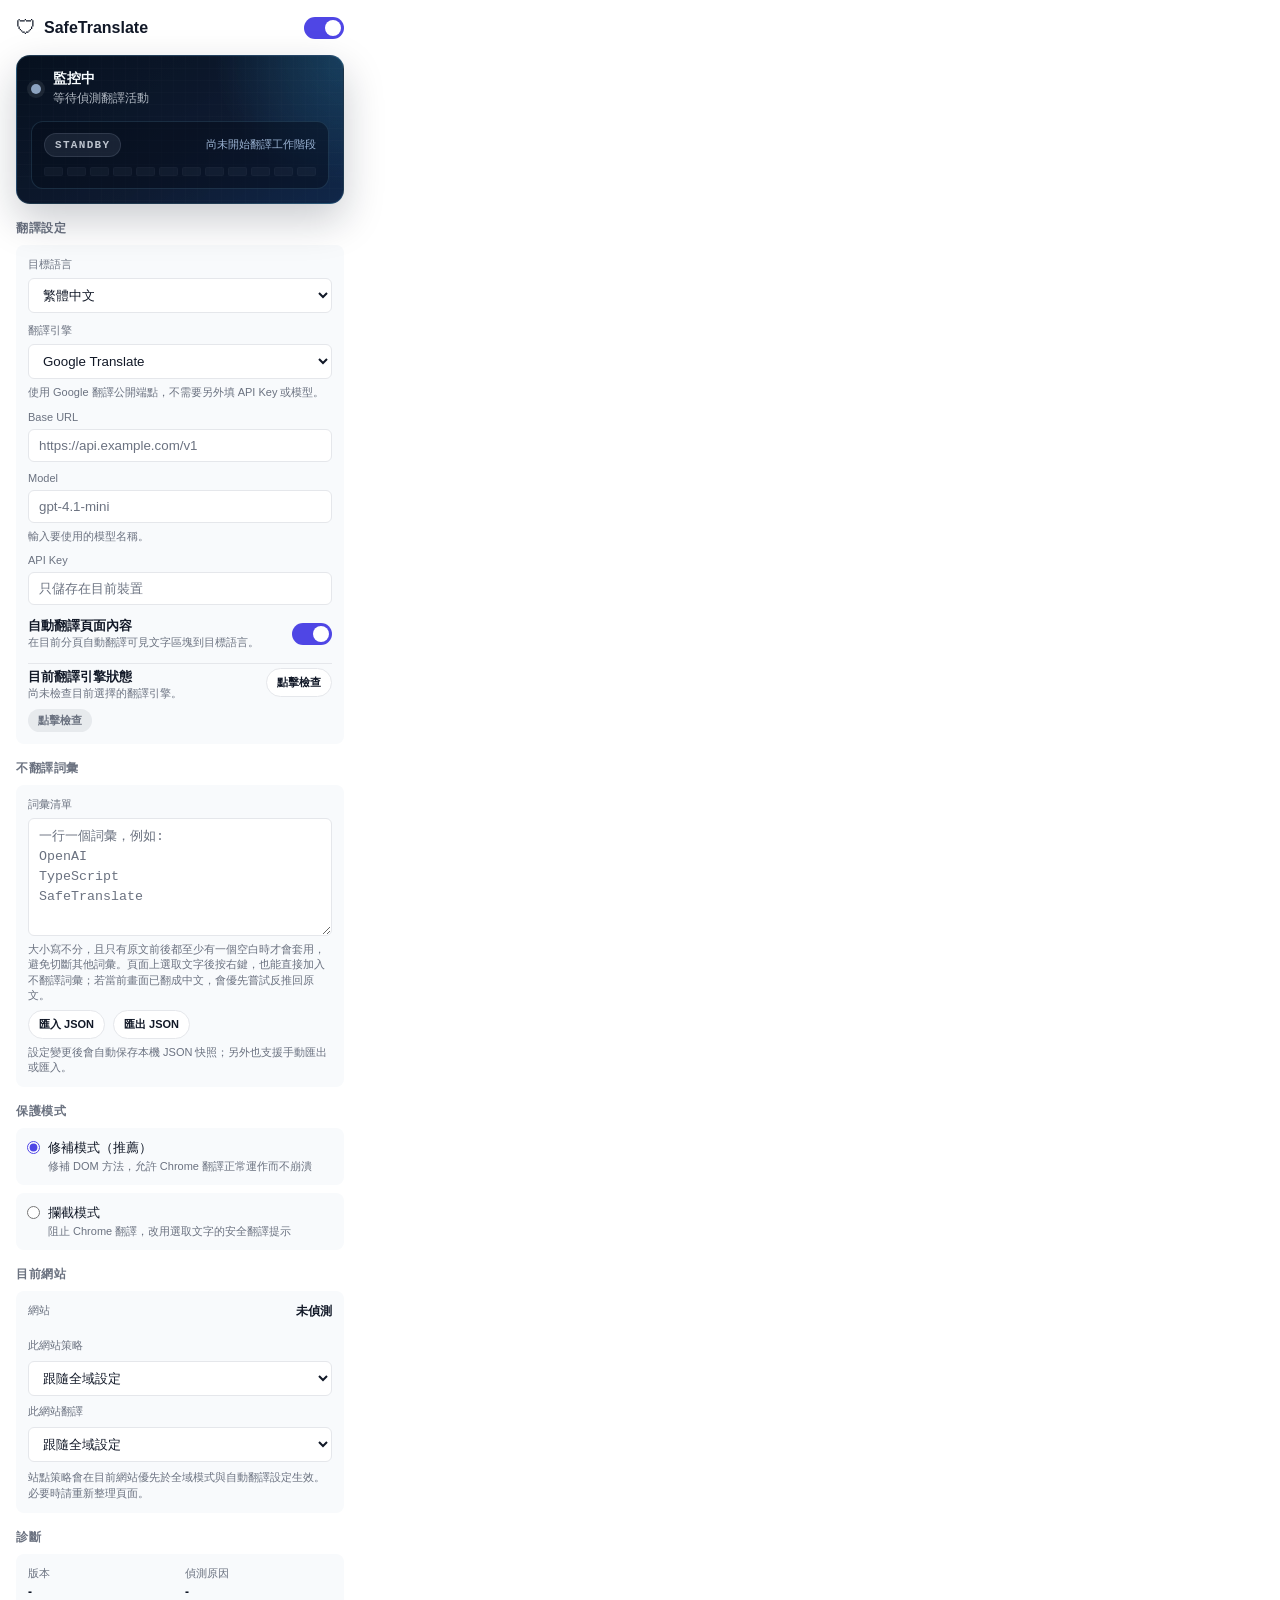
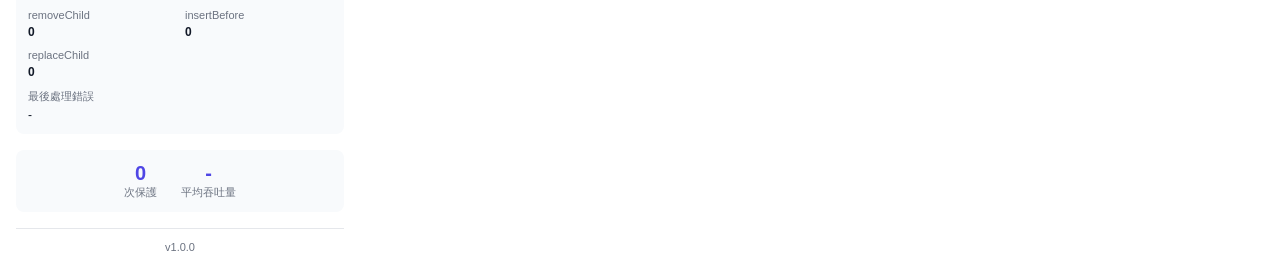
==== commit 1d7decd6: "feat: 更新不翻譯詞彙的提示文字，增加空白條件以避免切斷其他詞彙" ====
--- a/src/popup/popup.html
+++ b/src/popup/popup.html
@@ -130,9 +130,8 @@
             id="ignoreTermsInput"
             class="text-field textarea-field"
             rows="5"
-            placeholder="一行一個詞彙，例如:\nOpenAI\nTypeScript\nSafeTranslate"
           ></textarea>
-          <p class="field-hint">大小寫不分。頁面上選取文字後按右鍵，也能直接加入不翻譯詞彙；若當前畫面已翻成中文，會優先嘗試反推回原文。</p>
+          <p class="field-hint">大小寫不分，且只有原文前後都至少有一個空白時才會套用，避免切斷其他詞彙。頁面上選取文字後按右鍵，也能直接加入不翻譯詞彙；若當前畫面已翻成中文，會優先嘗試反推回原文。</p>
           <div class="button-row">
             <button type="button" class="secondary-button" id="importSettingsButton">匯入 JSON</button>
             <button type="button" class="secondary-button" id="exportSettingsButton">匯出 JSON</button>
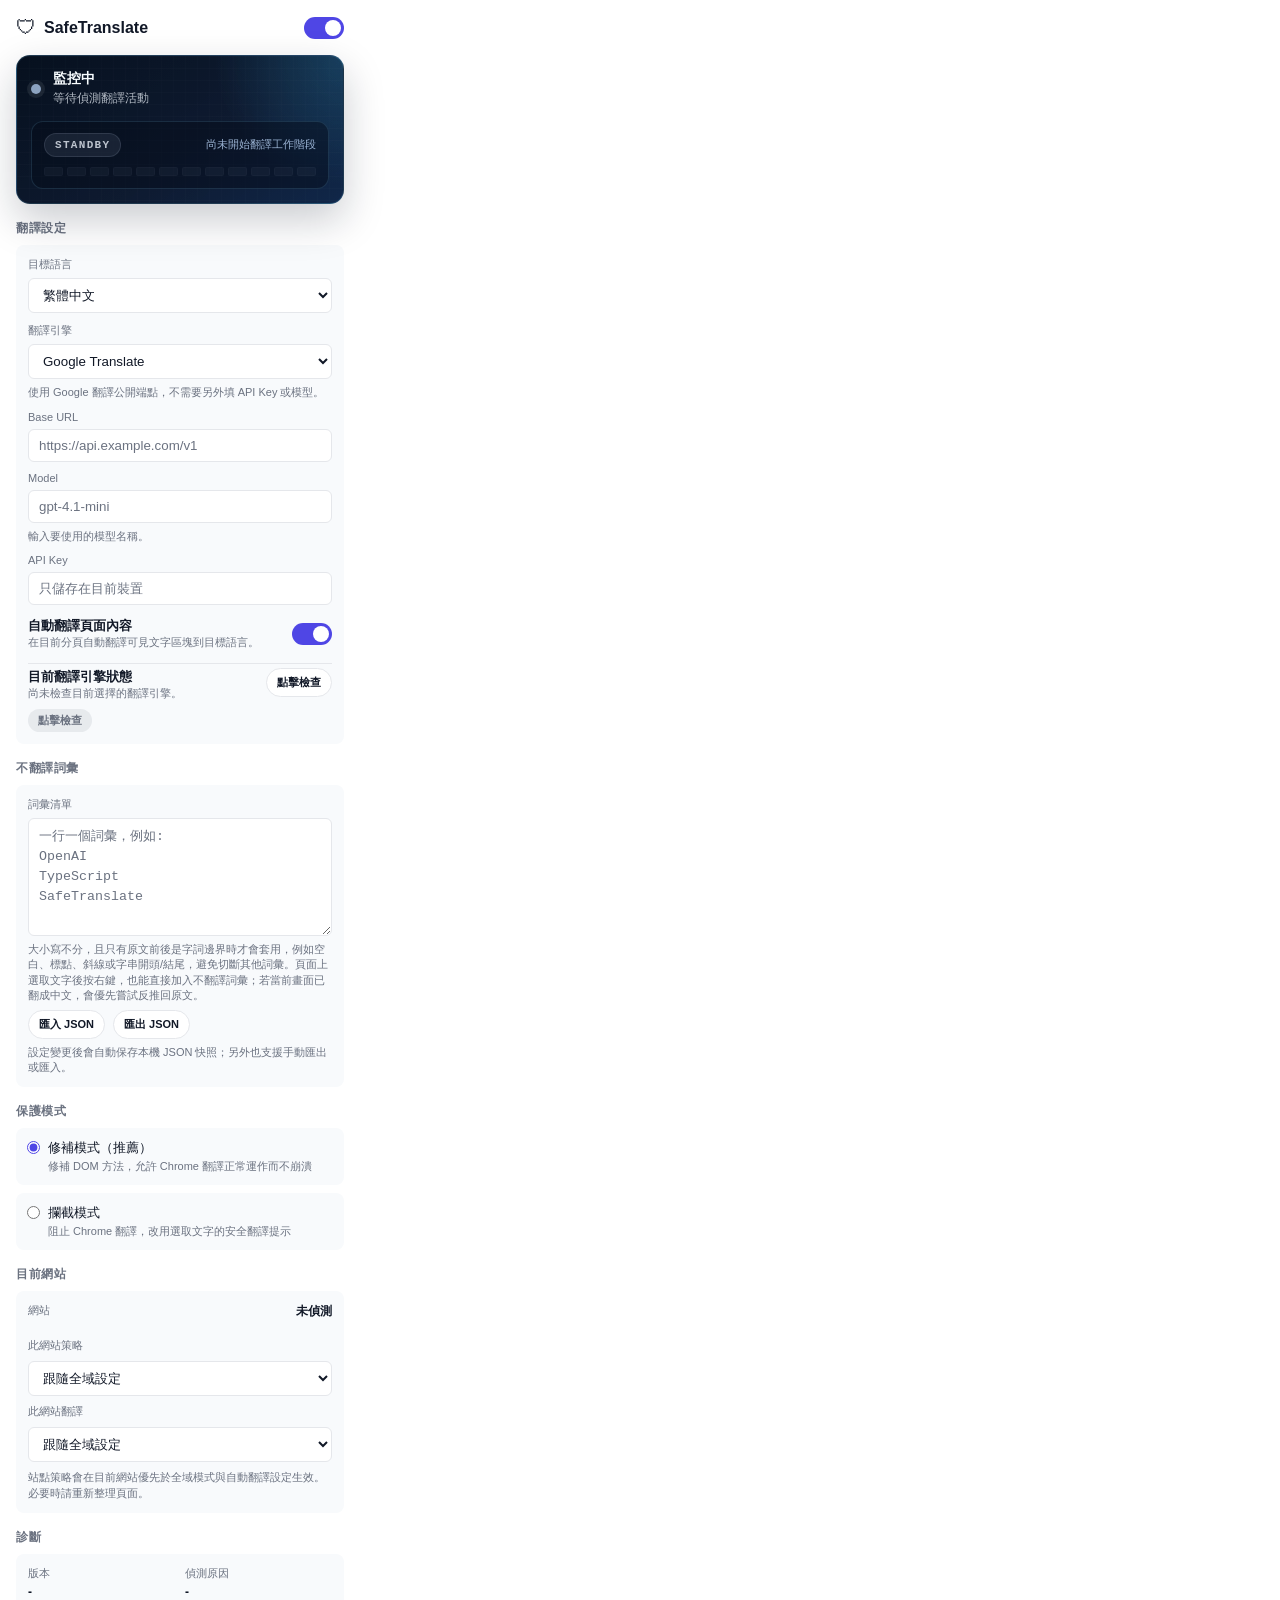
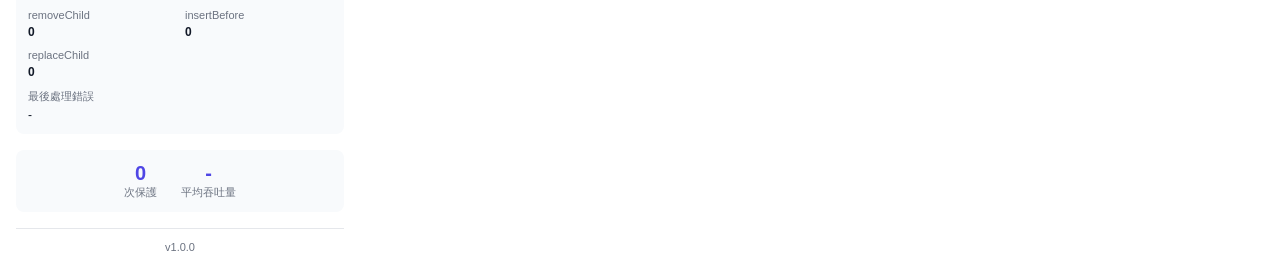
==== commit 44be7dc8: "feat: 更新不翻譯詞彙的提示文字，明確字詞邊界條件以避免誤傷其他詞彙" ====
--- a/src/popup/popup.html
+++ b/src/popup/popup.html
@@ -131,7 +131,7 @@
             class="text-field textarea-field"
             rows="5"
           ></textarea>
-          <p class="field-hint">大小寫不分，且只有原文前後都至少有一個空白時才會套用，避免切斷其他詞彙。頁面上選取文字後按右鍵，也能直接加入不翻譯詞彙；若當前畫面已翻成中文，會優先嘗試反推回原文。</p>
+          <p class="field-hint">大小寫不分，且只有原文前後是字詞邊界時才會套用，例如空白、標點、斜線或字串開頭/結尾，避免切斷其他詞彙。頁面上選取文字後按右鍵，也能直接加入不翻譯詞彙；若當前畫面已翻成中文，會優先嘗試反推回原文。</p>
           <div class="button-row">
             <button type="button" class="secondary-button" id="importSettingsButton">匯入 JSON</button>
             <button type="button" class="secondary-button" id="exportSettingsButton">匯出 JSON</button>
